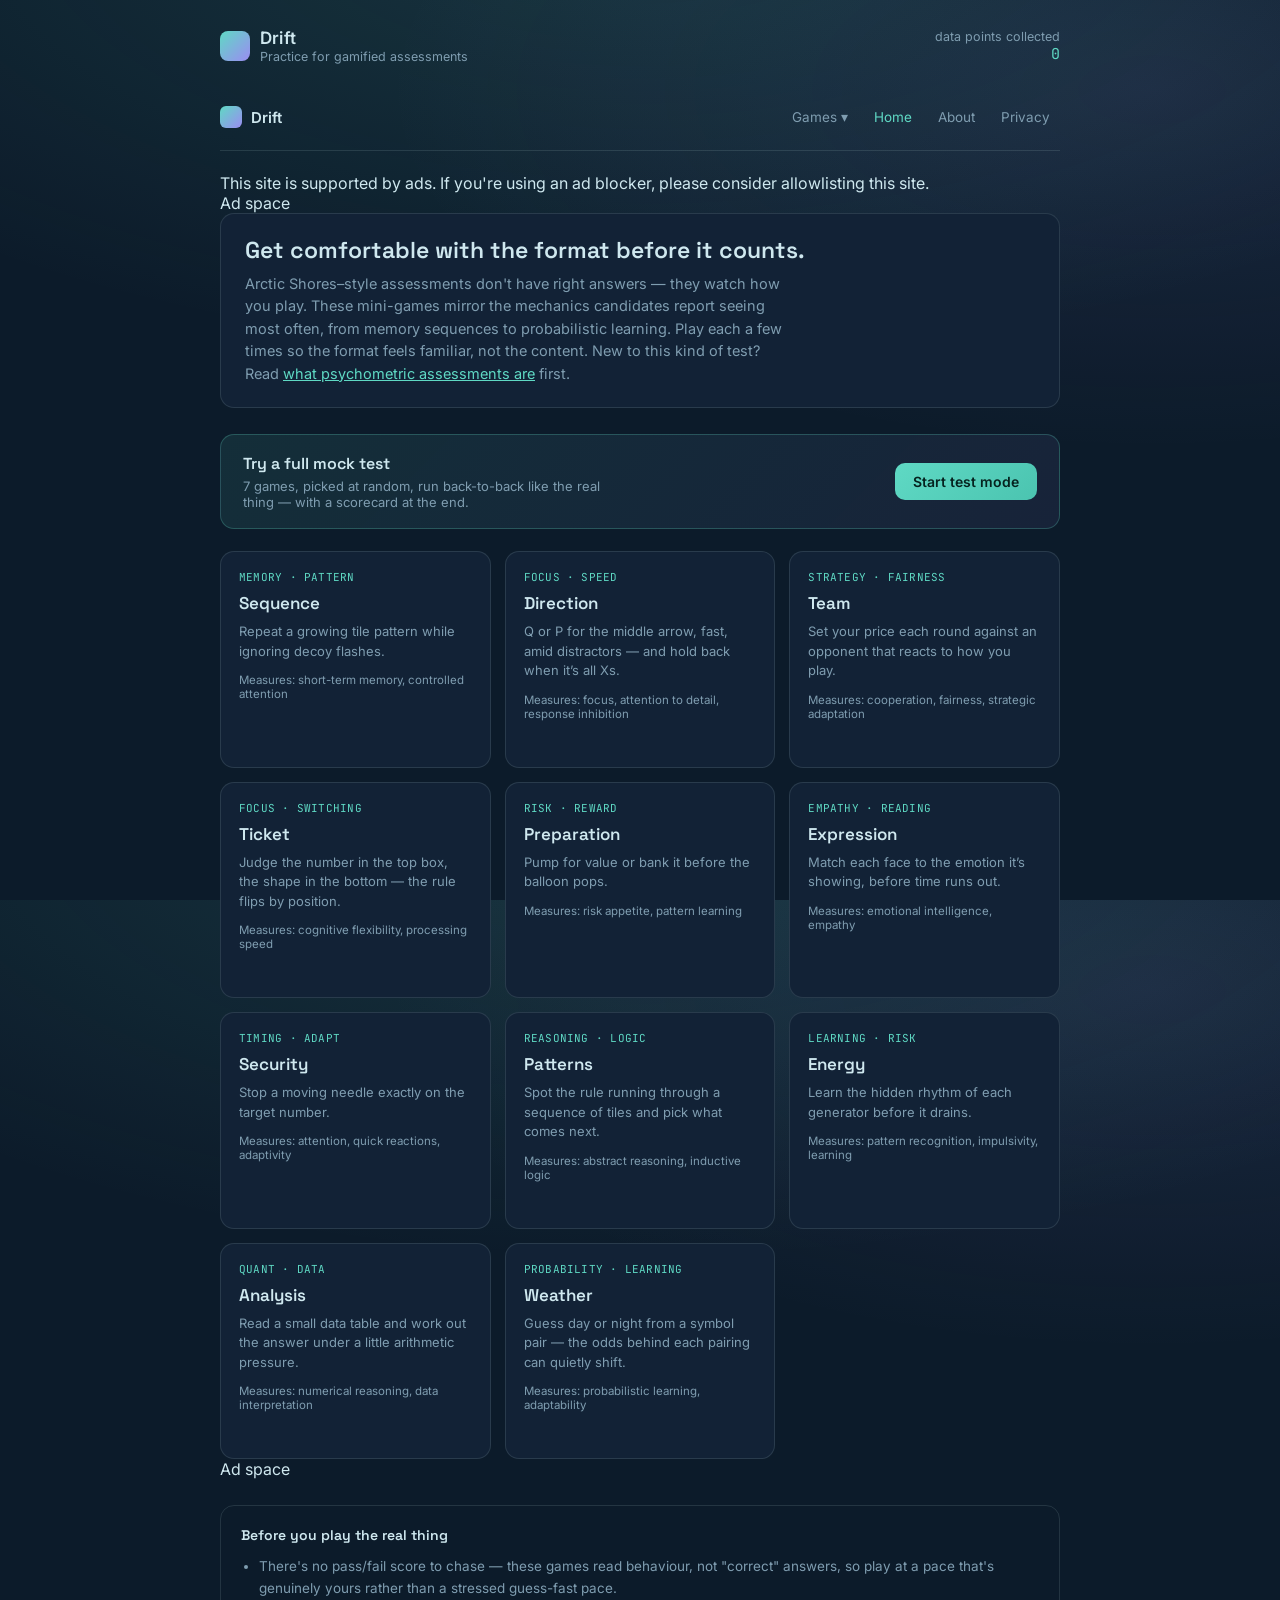
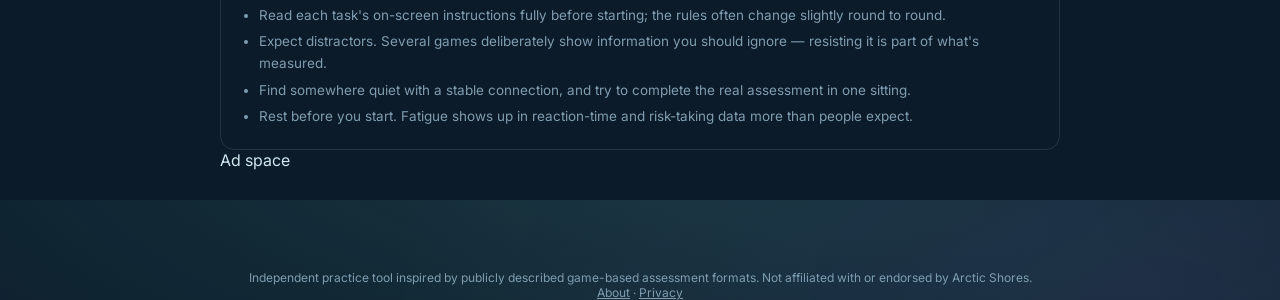
==== index.html @ b3be013d "files uploaded 20.09.2026 00:29" ====
<!DOCTYPE html>
<html lang="en">
<head>
<meta charset="UTF-8">
<meta name="viewport" content="width=device-width, initial-scale=1.0">
<title>Drift — Practice for game-based psychometric assessments</title>
<meta name="description" content="Free practice games modelled on Arctic Shores-style game-based psychometric assessments — memory, focus, risk, reasoning, and more. No sign-up, no data collected.">
<link rel="canonical" href="https://YOURUSERNAME.github.io/YOURREPO/">
<link rel="icon" type="image/svg+xml" href="favicon.svg">
<meta name="theme-color" content="#5fd9c4">
<meta property="og:type" content="website">
<meta property="og:title" content="Drift — Practice for game-based psychometric assessments">
<meta property="og:description" content="Free practice games modelled on Arctic Shores-style assessments, plus a randomized 7-game mock test with a scorecard.">
<meta property="og:url" content="https://YOURUSERNAME.github.io/YOURREPO/">
<meta name="twitter:card" content="summary">
<meta name="twitter:title" content="Drift — Practice for game-based psychometric assessments">
<meta name="twitter:description" content="Free practice games modelled on Arctic Shores-style assessments, plus a randomized 7-game mock test with a scorecard.">
<link rel="preconnect" href="https://fonts.googleapis.com">
<link href="https://fonts.googleapis.com/css2?family=Space+Grotesk:wght@400;500;600;700&family=Inter:wght@400;500;600&family=JetBrains+Mono:wght@400;500&display=swap" rel="stylesheet">
<!-- AdSense: once your site is approved, uncomment this line and put your
     publisher ID in the data-ad-client attribute (find it in AdSense >
     Account > Settings). Leave it commented out until then. -->
<!-- <script async src="https://pagead2.googlesyndication.com/pagead/js/adsbygoogle.js?client=ca-pub-XXXXXXXXXXXXXXXX" crossorigin="anonymous"></script> -->
<link rel="stylesheet" href="styles.css">
</head>
<body>
<div class="app">

  <div class="topbar">
    <div class="brand">
      <div class="mark"></div>
      <div>
        <div class="brand-name">Drift</div>
        <div class="brand-sub">Practice for gamified assessments</div>
      </div>
    </div>
    <div class="datapoints">
      <div>data points collected</div>
      <div class="num mono" id="dpCount">0</div>
    </div>
  </div>

  <nav class="site-nav">
    <a class="nav-brand" href="index.html"><span class="mark"></span> Drift</a>
    <div class="nav-links">
      <div class="nav-dropdown">
        <button class="nav-dropbtn" id="gamesDropBtn" type="button">Games ▾</button>
        <div class="nav-dropmenu" id="gamesDropMenu">
          <a href="index.html#sequence">Sequence</a>
          <a href="index.html#direction">Direction</a>
          <a href="index.html#team">Team</a>
          <a href="index.html#ticket">Ticket</a>
          <a href="index.html#balloon">Preparation</a>
          <a href="index.html#expression">Expression</a>
          <a href="index.html#lock">Security</a>
          <a href="index.html#patterns">Patterns</a>
          <a href="index.html#energy">Energy</a>
          <a href="index.html#analysis">Analysis</a>
          <a href="index.html#weather">Weather</a>
        </div>
      </div>
      <a class="nav-link current" href="index.html">Home</a>
      <a class="nav-link" href="about.html">About</a>
      <a class="nav-link" href="privacy.html">Privacy</a>
    </div>
  </nav>

  <!-- ADBLOCK NOTICE: shown only if the bait element near the end of the page gets hidden/removed -->
  <div class="adblock-notice" id="adblockNotice">
    This site is supported by ads. If you're using an ad blocker, please consider allowlisting this site.
  </div>

  <!-- AD SLOT: top banner (persistent across every screen) -->
  <!-- Paste your ad network's script/ins tag inside this div. -->
  <div class="ad-slot ad-slot-top" id="adSlotTop"><span>Ad space</span></div>

  <!-- HOME -->
  <div class="home-view" id="homeView">
    <div class="intro">
      <h1>Get comfortable with the format before it counts.</h1>
      <p>Arctic Shores–style assessments don't have right answers — they watch how you play. These mini-games mirror the mechanics candidates report seeing most often, from memory sequences to probabilistic learning. Play each a few times so the format feels familiar, not the content. New to this kind of test? Read <a href="about.html" style="color: var(--aurora-teal);">what psychometric assessments are</a> first.</p>
    </div>

    <div class="test-callout">
      <div>
        <h2>Try a full mock test</h2>
        <p>7 games, picked at random, run back-to-back like the real thing — with a scorecard at the end.</p>
      </div>
      <button class="btn primary" onclick="startTestMode()">Start test mode</button>
    </div>

    <div class="grid" id="cardGrid"></div>

    <!-- AD SLOT: in-feed (home screen only) -->
    <div class="ad-slot ad-slot-infeed" id="adSlotInfeed"><span>Ad space</span></div>

    <div class="tips">
      <h3>Before you play the real thing</h3>
      <ul>
        <li>There's no pass/fail score to chase — these games read behaviour, not "correct" answers, so play at a pace that's genuinely yours rather than a stressed guess-fast pace.</li>
        <li>Read each task's on-screen instructions fully before starting; the rules often change slightly round to round.</li>
        <li>Expect distractors. Several games deliberately show information you should ignore — resisting it is part of what's measured.</li>
        <li>Find somewhere quiet with a stable connection, and try to complete the real assessment in one sitting.</li>
        <li>Rest before you start. Fatigue shows up in reaction-time and risk-taking data more than people expect.</li>
      </ul>
    </div>
  </div>

  <!-- SEQUENCE -->
  <div class="game-view" id="view-sequence">
    <button class="back-btn" onclick="goHome()">&larr; All games</button>
    <div class="game-header">
      <h2>Sequence</h2>
      <div class="stat">round <b id="seqRound">1</b> · best <b id="seqBest">—</b></div>
    </div>
    <p class="game-instructions">Watch the tiles light up, then click them back in the same order. One or two tiles will flash a different colour — those are decoys; ignore them. Sequences get longer as you go.</p>
    <div class="stage">
      <div class="msg" id="seqMsg"></div>
      <div class="seq-grid" id="seqGrid"></div>
      <div class="row">
        <button class="btn primary" id="seqStart" onclick="seqStartRound()">Start</button>
      </div>
    </div>
  </div>

  <!-- DIRECTION -->
  <div class="game-view" id="view-direction">
    <button class="back-btn" onclick="goHome()">&larr; All games</button>
    <div class="game-header">
      <h2>Direction</h2>
      <div class="stat">round <b id="dirRound">0</b>/<span id="dirTotal">24</span> · accuracy <b id="dirAcc">—</b></div>
    </div>
    <p class="game-instructions">Look only at the <em>middle</em> arrow, dead centre of the grid. Press <b>Q</b> if it points left, <b>P</b> if it points right — the arrows around it point every which way to throw you off, so ignore them. But if every other arrow is swapped for an <b>X</b>, that's a stop signal: don't press anything that round.</p>
    <div class="stage">
      <div class="msg" id="dirMsg"></div>
      <div class="progress-bar" style="width:260px;"><div id="dirTimer"></div></div>
      <div class="arrow-board" id="dirBoard"></div>
      <div class="row">
        <button class="btn" onclick="dirAnswer('left')">Q · Left</button>
        <button class="btn" onclick="dirAnswer('right')">P · Right</button>
      </div>
      <div class="row"><button class="btn primary" id="dirStart" onclick="dirStart()">Start</button></div>
    </div>
  </div>

  <!-- PREPARATION (balloon) -->
  <div class="game-view" id="view-balloon">
    <button class="back-btn" onclick="goHome()">&larr; All games</button>
    <div class="game-header">
      <h2>Preparation</h2>
      <div class="stat">balloon <b id="balRound">0</b>/10</div>
    </div>
    <p class="game-instructions">Each pump inflates the balloon and adds to its value. Balloons pop at random — when one pops, its value is lost. Bank at any time to lock in what you've earned so far and move to the next balloon.</p>
    <div class="stage">
      <div class="msg" id="balMsg"></div>
      <div class="balloon-wrap">
        <div class="balloon" id="balloonEl"></div>
        <div class="cash-row">
          <div><span class="label">this balloon</span><span class="value mono" id="balCurrent">0</span></div>
          <div><span class="label">banked total</span><span class="value bank mono" id="balBank">0</span></div>
        </div>
      </div>
      <div class="row">
        <button class="btn primary" id="balPump" onclick="balPump()">Pump</button>
        <button class="btn" id="balBankBtn" onclick="balBankIt()">Bank it</button>
        <button class="btn ghost" id="balStart" onclick="balStart()">Start</button>
      </div>
    </div>
  </div>

  <!-- SECURITY (lock) -->
  <div class="game-view" id="view-lock">
    <button class="back-btn" onclick="goHome()">&larr; All games</button>
    <div class="game-header">
      <h2>Security</h2>
      <div class="stat">round <b id="lockRound">0</b>/10 · target <b id="lockTargetHour">—</b> · streak <b id="lockStreak">0</b></div>
    </div>
    <p class="game-instructions">The dial is a clock face, numbered 1 to 12. Click "Stop" the instant the needle crosses the highlighted zone at the target number. It doesn't just spin at a constant speed — it can pause and resume, speed up, or reverse direction partway round, often right at one of the numbers, so watch its actual motion rather than expecting a steady rhythm. Miss the zone and the round restarts.</p>
    <div class="stage">
      <div class="msg" id="lockMsg"></div>
      <div class="lock-wrap">
        <div class="lock-numbers" id="lockNumbers"></div>
        <div class="lock-ring">
          <div class="lock-target" id="lockTarget"></div>
          <div class="lock-needle" id="lockNeedle"></div>
          <div class="lock-center"></div>
        </div>
      </div>
      <div class="row">
        <button class="btn primary" id="lockStop" onclick="lockStop()" disabled>Stop</button>
        <button class="btn ghost" id="lockStart" onclick="lockStart()">Start</button>
      </div>
    </div>
  </div>

  <!-- ENERGY -->
  <div class="game-view" id="view-energy">
    <button class="back-btn" onclick="goHome()">&larr; All games</button>
    <div class="game-header">
      <h2>Energy</h2>
      <div class="stat">presses left <b id="enPresses">30</b> · generator <b id="enGenNum">1</b>/3</div>
    </div>
    <p class="game-instructions">Each press changes the generator's power — sometimes up, sometimes down, following a hidden pattern that resets with each new generator. Learn the rhythm and keep the power from hitting empty.</p>
    <div class="stage">
      <div class="msg" id="enMsg"></div>
      <div class="energy-wrap">
        <div class="energy-meter"><div id="enMeter"></div></div>
        <button class="gen-btn" id="enBtn" onclick="enPress()">Press</button>
      </div>
      <div class="row"><button class="btn ghost" id="enStart" onclick="enStart()">Start</button></div>
    </div>
  </div>

  <!-- TEAM -->
  <div class="game-view" id="view-team">
    <button class="back-btn" onclick="goHome()">&larr; All games</button>
    <div class="game-header">
      <h2>Team</h2>
      <div class="stat">round <b id="teamRound">0</b>/12 · you <b id="teamYouTotal">0</b> · opponent <b id="teamOppTotal">0</b></div>
    </div>
    <p class="game-instructions">You and a computer-played team sell the same product and each set a price every round. Both high: you split a large, steady payout. Both low: a small, even one. One high and one low: the low-price team takes everything. Your opponent reacts to how you've been playing.</p>
    <div class="stage">
      <div class="msg" id="teamMsg"></div>
      <div class="team-history" id="teamHistory"></div>
      <div class="row">
        <button class="btn primary" id="teamHighBtn" onclick="teamChoose('high')" disabled>Set high price</button>
        <button class="btn" id="teamLowBtn" onclick="teamChoose('low')" disabled>Set low price</button>
      </div>
      <div class="row"><button class="btn ghost" id="teamStart" onclick="teamStart()">Start</button></div>
    </div>
  </div>

  <!-- TICKET -->
  <div class="game-view" id="view-ticket">
    <button class="back-btn" onclick="goHome()">&larr; All games</button>
    <div class="game-header">
      <h2>Ticket</h2>
      <div class="stat">round <b id="ticketRound">0</b>/24 · accuracy <b id="ticketAcc">—</b></div>
    </div>
    <p class="game-instructions">A shape with a number lands in either the top or the bottom box. In the <b>top</b> box, only the number matters — odd is P, even is Q, ignore the shape. In the <b>bottom</b> box, only the shape matters — rounded is Q, cornered is P, ignore the number. Same keys either way, different rule depending where it lands.</p>
    <div class="stage">
      <div class="msg" id="ticketMsg"></div>
      <div class="progress-bar" style="width:260px;"><div id="ticketTimer"></div></div>
      <div class="ticket-boxes" id="ticketBoxes">
        <div class="ticket-box" id="ticketBoxUpper"><span class="ticket-label">top</span></div>
        <div class="ticket-box" id="ticketBoxLower"><span class="ticket-label">bottom</span></div>
      </div>
      <div class="row">
        <button class="btn" onclick="ticketAnswer('left')">Q · Left</button>
        <button class="btn" onclick="ticketAnswer('right')">P · Right</button>
      </div>
      <div class="row"><button class="btn primary" id="ticketStart" onclick="ticketStart()">Start</button></div>
    </div>
  </div>

  <!-- EXPRESSION -->
  <div class="game-view" id="view-expression">
    <button class="back-btn" onclick="goHome()">&larr; All games</button>
    <div class="game-header">
      <h2>Expression</h2>
      <div class="stat">round <b id="exRound">0</b>/20 · accuracy <b id="exAcc">—</b></div>
    </div>
    <p class="game-instructions">Match the face to the emotion it's showing, before the timer runs out.</p>
    <div class="stage">
      <div class="msg" id="exMsg"></div>
      <div class="progress-bar" style="width:260px;"><div id="exTimer"></div></div>
      <div class="ex-face" id="exFace">🙂</div>
      <div class="ex-options" id="exOptions"></div>
      <div class="row"><button class="btn primary" id="exStart" onclick="exStart()">Start</button></div>
    </div>
  </div>

  <!-- PATTERNS -->
  <div class="game-view" id="view-patterns">
    <button class="back-btn" onclick="goHome()">&larr; All games</button>
    <div class="game-header">
      <h2>Patterns</h2>
      <div class="stat">round <b id="patRound">0</b>/12 · accuracy <b id="patAcc">—</b></div>
    </div>
    <p class="game-instructions">Four tiles follow a rule — a shape moving, or a count changing. Pick the tile from the options that continues the sequence.</p>
    <div class="stage">
      <div class="msg" id="patMsg"></div>
      <div class="pat-row" id="patSequence"></div>
      <div class="pat-arrow">continues as...</div>
      <div class="pat-options" id="patOptions"></div>
      <div class="row"><button class="btn primary" id="patStart" onclick="patStart()">Start</button></div>
    </div>
  </div>

  <!-- ANALYSIS -->
  <div class="game-view" id="view-analysis">
    <button class="back-btn" onclick="goHome()">&larr; All games</button>
    <div class="game-header">
      <h2>Analysis</h2>
      <div class="stat">round <b id="anRound">0</b>/8 · accuracy <b id="anAcc">—</b></div>
    </div>
    <p class="game-instructions">Each round is a small table of cities with an average claim and an average premium. Work out the answer — a calculator and a moment of arithmetic are entirely fair game here.</p>
    <div class="stage" style="align-items:stretch;">
      <div class="msg" id="anMsg"></div>
      <table class="an-table" id="anTable"></table>
      <div class="an-question" id="anQuestion"></div>
      <div class="an-options" id="anOptions"></div>
      <div class="row"><button class="btn primary" id="anStart" onclick="anStart()">Start</button></div>
    </div>
  </div>

  <!-- WEATHER -->
  <div class="game-view" id="view-weather">
    <button class="back-btn" onclick="goHome()">&larr; All games</button>
    <div class="game-header">
      <h2>Weather</h2>
      <div class="stat">round <b id="weatherRound">0</b>/<span id="weatherTotal">100</span> · accuracy <b id="weatherAcc">—</b></div>
    </div>
    <p class="game-instructions">Two symbols flash together. Neither means anything on its own, but certain pairings lean toward day or night more often than not — and that tendency can drift the longer you play, though not for every pairing. Guess Day or Night within 3 seconds; either way, you won't find out which it was until the full 3 seconds are up.</p>
    <div class="stage">
      <div class="msg" id="weatherMsg"></div>
      <div class="progress-bar" style="width:260px;"><div id="weatherTimer"></div></div>
      <div class="weather-symbols" id="weatherSymbols"></div>
      <div class="row">
        <button class="btn" id="weatherDayBtn" onclick="weatherAnswer('day')">☀️ Day</button>
        <button class="btn" id="weatherNightBtn" onclick="weatherAnswer('night')">🌙 Night</button>
      </div>
      <div class="row"><button class="btn primary" id="weatherStart" onclick="weatherStart()">Start</button></div>
    </div>
  </div>

  <!-- TEST MODE SUMMARY -->
  <div class="game-view" id="view-testsummary">
    <button class="back-btn" onclick="goHome()">&larr; All games</button>
    <div class="game-header">
      <h2>Test complete</h2>
    </div>
    <p class="game-instructions">Here's how each of your 7 games went. These are single-session results, not the deeper multi-thousand-data-point profile a real assessment builds from — just a quick read on where you're strongest right now.</p>
    <div class="test-summary-list" id="testSummaryList"></div>
    <div class="row" style="margin-top:20px;">
      <button class="btn primary" onclick="startTestMode()">Take another mock test</button>
      <button class="btn ghost" onclick="goHome()">Back to all games</button>
    </div>
  </div>

  <!-- AD SLOT: bottom banner (persistent across every screen) -->
  <div class="ad-slot ad-slot-bottom" id="adSlotBottom"><span>Ad space</span></div>

</div>

<footer>
  Independent practice tool inspired by publicly described game-based assessment formats. Not affiliated with or endorsed by Arctic Shores.
  <br><a href="about.html">About</a> · <a href="privacy.html">Privacy</a>
</footer>

<!--
  BAIT ELEMENT for adblock detection (kept out of the way).
  Ad blockers commonly hide anything matching these class names. If this
  element ends up with zero size, we treat it as evidence of a blocker and
  show the notice above. This is a soft nag, not a real block — strict
  filter lists can hide the notice too, and any blocker can simply allow
  this specific class name once it's known.
-->
<div class="adsbygoogle ad-banner ads ad-placement" id="adblockBait" style="width:1px;height:1px;position:absolute;left:-9999px;top:-9999px;"></div>

<script src="nav.js"></script>
<script src="app.js"></script>
</body>
</html>
---- styles.css ----
:root{--bg:#0c1b2a;--panel:#122236;--panel-raised:#16293f;--ice:#cfe8ef;--ice-dim:#7f9db0;--aurora-teal:#5fd9c4;--aurora-violet:#9b8cf2;--aurora-amber:#f2b25a;--danger:#f26a6a;--line:rgba(207,232,239,0.12)}*{box-sizing:border-box}body,html{height:100%}body{margin:0;background:radial-gradient(ellipse 80% 50% at 50% -10%,rgba(95,217,196,.14),transparent),radial-gradient(ellipse 60% 40% at 90% 10%,rgba(155,140,242,.1),transparent),var(--bg);color:var(--ice);font-family:Inter,sans-serif;min-height:100%;-webkit-font-smoothing:antialiased}.display,h1,h2,h3{font-family:'Space Grotesk',sans-serif}.mono{font-family:'JetBrains Mono',monospace}a{color:inherit}.app{max-width:880px;margin:0 auto;padding:28px 20px 60px}.topbar{display:flex;align-items:center;justify-content:space-between;margin-bottom:28px}.brand{display:flex;align-items:center;gap:10px}.brand .mark{width:30px;height:30px;border-radius:8px;background:linear-gradient(135deg,var(--aurora-teal),var(--aurora-violet));flex-shrink:0}.brand-name{font-weight:600;font-size:17px;letter-spacing:.2px}.brand-sub{color:var(--ice-dim);font-size:12.5px;margin-top:1px}.datapoints{text-align:right;font-size:12.5px;color:var(--ice-dim)}.datapoints .num{color:var(--aurora-teal);font-size:15px}.intro{padding:22px 24px;border-radius:14px;background:var(--panel);border:1px solid var(--line);margin-bottom:26px}.intro h1{margin:0 0 8px;font-size:23px;font-weight:600;line-height:1.25}.intro p{margin:0;color:var(--ice-dim);font-size:14.5px;line-height:1.55;max-width:60ch}.grid{display:grid;grid-template-columns:repeat(auto-fill,minmax(240px,1fr));gap:14px}.card{background:var(--panel);border:1px solid var(--line);border-radius:14px;padding:18px 18px 16px;cursor:pointer;transition:border-color .15s ease,transform .15s ease,background .15s ease;text-align:left;display:flex;flex-direction:column;gap:8px}.card:hover{border-color:rgba(95,217,196,.4);background:var(--panel-raised);transform:translateY(-1px)}.card .tag{font-size:11px;letter-spacing:.02em;color:var(--aurora-teal);font-family:'JetBrains Mono',monospace}.card h3{margin:0;font-size:17px;font-weight:600}.card p{margin:0;font-size:13px;color:var(--ice-dim);line-height:1.5}.card .traits{margin-top:4px;font-size:11.5px;color:var(--ice-dim)}.card .best{margin-top:6px;font-size:12px;color:var(--aurora-amber);font-family:'JetBrains Mono',monospace;min-height:16px}.tips{margin-top:26px;padding:18px 20px;border-radius:14px;border:1px solid var(--line);font-size:13.5px;color:var(--ice-dim);line-height:1.65}.tips h3{color:var(--ice);font-size:14px;margin:0 0 8px;font-weight:600}.tips ul{margin:0;padding-left:18px}.tips li{margin-bottom:4px}.game-view{display:none}.game-view.active{display:block}.home-view.hidden{display:none}.back-btn{display:inline-flex;align-items:center;gap:6px;background:0 0;border:none;color:var(--ice-dim);font-family:Inter,sans-serif;font-size:13.5px;cursor:pointer;padding:6px 0;margin-bottom:14px}.back-btn:hover{color:var(--ice)}.game-header{display:flex;align-items:baseline;justify-content:space-between;margin-bottom:6px;flex-wrap:wrap;gap:8px}.game-header h2{margin:0;font-size:21px;font-weight:600}.game-header .stat{font-family:'JetBrains Mono',monospace;font-size:12.5px;color:var(--ice-dim)}.game-header .stat b{color:var(--aurora-teal);font-weight:500}.game-instructions{color:var(--ice-dim);font-size:13.5px;margin:4px 0 20px;line-height:1.55;max-width:60ch}.stage{background:var(--panel);border:1px solid var(--line);border-radius:16px;padding:28px 24px;min-height:320px;display:flex;flex-direction:column;align-items:center;justify-content:center;gap:22px;position:relative;overflow:hidden}.msg{position:absolute;top:14px;left:50%;transform:translateX(-50%);font-size:12.5px;font-family:'JetBrains Mono',monospace;padding:5px 12px;border-radius:20px;background:rgba(95,217,196,.12);color:var(--aurora-teal);border:1px solid rgba(95,217,196,.3);opacity:0;transition:opacity .2s ease;pointer-events:none}.msg.show{opacity:1}.msg.bad{background:rgba(242,106,106,.12);color:var(--danger);border-color:rgba(242,106,106,.35)}.btn{font-family:Inter,sans-serif;font-weight:600;font-size:14px;background:var(--panel-raised);color:var(--ice);border:1px solid var(--line);border-radius:10px;padding:10px 18px;cursor:pointer;transition:all .12s ease}.btn:hover{border-color:rgba(95,217,196,.5)}.btn:active{transform:scale(.97)}.btn.primary{background:linear-gradient(135deg,var(--aurora-teal),#4bc4b0);color:#06231f;border:none}.btn.primary:hover{filter:brightness(1.08)}.btn.ghost{background:0 0}.btn:disabled{opacity:.4;cursor:not-allowed}.row{display:flex;gap:10px;flex-wrap:wrap;justify-content:center}.progress-bar{width:100%;height:5px;border-radius:3px;background:rgba(255,255,255,.08);overflow:hidden}.progress-bar>div{height:100%;background:var(--aurora-teal);width:0%;transition:width .05s linear}.results{text-align:center}.results .big{font-size:34px;font-weight:600;font-family:'Space Grotesk',sans-serif;color:var(--aurora-teal)}.results p{color:var(--ice-dim);font-size:13.5px;margin:6px 0 18px}.seq-grid{display:grid;grid-template-columns:repeat(4,62px);grid-template-rows:repeat(4,62px);gap:10px}.tile{background:var(--panel-raised);border:1px solid var(--line);border-radius:10px;cursor:pointer;transition:background .12s ease,transform .08s ease}.tile:active{transform:scale(.94)}.tile.lit{background:var(--aurora-teal);box-shadow:0 0 18px rgba(95,217,196,.6)}.tile.lit-decoy{background:var(--aurora-amber);box-shadow:0 0 18px rgba(242,178,90,.6)}.tile.correct{background:var(--aurora-teal)}.tile.wrong{background:var(--danger)}.arrow-board{display:flex;flex-direction:column;gap:8px;align-items:center}.arrow-row{display:flex;gap:8px}.arrow{font-size:22px;width:32px;text-align:center;color:var(--ice-dim);user-select:none}.arrow.xmark{color:var(--ice-dim)}.balloon-wrap{display:flex;flex-direction:column;align-items:center;gap:16px}.balloon{width:90px;height:110px;border-radius:50% 50% 46% 46%;background:radial-gradient(circle at 32% 28%,#ffd9ad,var(--aurora-amber) 65%,#c9843a);transition:width .12s ease,height .12s ease,opacity .15s ease;position:relative}.balloon::after{content:'';position:absolute;bottom:-14px;left:50%;transform:translateX(-50%);width:2px;height:14px;background:var(--ice-dim)}.balloon.pop{opacity:0;transform:scale(1.4)}.cash-row{display:flex;gap:26px;font-family:'JetBrains Mono',monospace;font-size:13px}.cash-row .label{color:var(--ice-dim);font-size:11px;display:block;margin-bottom:2px}.cash-row .value{font-size:18px;color:var(--aurora-teal)}.cash-row .value.bank{color:var(--aurora-violet)}.lock-wrap{position:relative;width:248px;height:248px}.lock-ring{position:absolute;top:50%;left:50%;width:200px;height:200px;transform:translate(-50%,-50%);border-radius:50%;border:3px solid var(--line)}.lock-numbers{position:absolute;inset:0;pointer-events:none}.lock-number{position:absolute;top:50%;left:50%;font-family:'JetBrains Mono',monospace;font-size:13px;color:var(--ice-dim);width:20px;height:20px;margin:-10px 0 0 -10px;display:flex;align-items:center;justify-content:center}.lock-target{position:absolute;width:34px;height:34px;background:rgba(95,217,196,.18);border:1px solid var(--aurora-teal);border-radius:6px;top:50%;left:50%;transform-origin:0 0}.lock-needle{position:absolute;top:50%;left:50%;width:3px;height:96px;background:var(--ice);transform-origin:top center;border-radius:2px}.lock-needle::before{content:'';position:absolute;top:-4px;left:-3px;width:9px;height:9px;border-radius:50%;background:var(--danger)}.lock-center{position:absolute;top:50%;left:50%;width:10px;height:10px;background:var(--ice-dim);border-radius:50%;transform:translate(-50%,-50%)}.energy-wrap{display:flex;flex-direction:column;align-items:center;gap:18px;width:100%;max-width:340px}.energy-meter{width:100%;height:26px;border-radius:13px;background:rgba(255,255,255,.06);overflow:hidden;border:1px solid var(--line)}.energy-meter>div{height:100%;background:linear-gradient(90deg,var(--aurora-violet),var(--aurora-teal));width:50%;transition:width .18s ease}.gen-btn{width:120px;height:120px;border-radius:50%;background:radial-gradient(circle at 35% 30%,#2b4157,var(--panel-raised) 70%);border:2px solid var(--line);color:var(--ice);font-family:'Space Grotesk',sans-serif;font-size:15px;font-weight:600;cursor:pointer;transition:transform .08s ease,border-color .15s ease}.gen-btn:hover{border-color:rgba(95,217,196,.5)}.gen-btn:active{transform:scale(.95)}.team-history{display:flex;gap:6px;flex-wrap:wrap;justify-content:center;max-width:420px;min-height:26px}.team-tick{width:22px;height:22px;border-radius:6px;font-size:11px;display:flex;align-items:center;justify-content:center;font-family:'JetBrains Mono',monospace;border:1px solid var(--line)}.team-tick.high{background:rgba(95,217,196,.18);color:var(--aurora-teal);border-color:rgba(95,217,196,.4)}.team-tick.low{background:rgba(242,106,106,.14);color:var(--danger);border-color:rgba(242,106,106,.35)}.ticket-boxes{display:flex;flex-direction:column;gap:12px;align-items:center}.ticket-box{position:relative;width:140px;height:84px;border:1px solid var(--line);border-radius:12px;background:var(--panel-raised);display:flex;align-items:center;justify-content:center;font-size:30px}.ticket-label{position:absolute;top:6px;left:9px;font-size:10.5px;color:var(--ice-dim);font-family:'JetBrains Mono',monospace;text-transform:none}.ticket-shape{display:flex;align-items:center;gap:8px;font-family:'Space Grotesk',sans-serif;font-weight:600}.ticket-shape .glyph{font-size:30px;line-height:1}.ticket-shape .digit{font-size:22px;color:var(--ice)}.ex-face{font-size:68px;line-height:1}.ex-options{display:grid;grid-template-columns:repeat(2,minmax(110px,1fr));gap:8px;max-width:340px}.ex-options button{font-size:13px}.pat-row{display:flex;gap:10px;align-items:center;flex-wrap:wrap;justify-content:center}.pat-tile{width:52px;height:52px;border:1px solid var(--line);border-radius:8px;display:grid;grid-template-columns:1fr 1fr;grid-template-rows:1fr 1fr;gap:3px;padding:5px;background:var(--panel-raised)}.pat-quad{border-radius:3px;background:rgba(255,255,255,.05)}.pat-quad.filled{background:var(--aurora-teal)}.pat-dots{width:60px;height:52px;display:flex;flex-wrap:wrap;align-content:center;justify-content:center;gap:4px;border:1px solid var(--line);border-radius:8px;padding:6px;background:var(--panel-raised)}.pat-dot{width:8px;height:8px;border-radius:50%;background:rgba(255,255,255,.1)}.pat-dot.filled{background:var(--aurora-violet)}.pat-arrow{color:var(--ice-dim);font-size:12.5px;font-family:'JetBrains Mono',monospace}.pat-options{display:flex;gap:10px;flex-wrap:wrap;justify-content:center}.pat-option{cursor:pointer;border-radius:10px;padding:2px;border:1px solid var(--line);background:0 0;transition:border-color .12s ease,transform .1s ease}.pat-option:hover{border-color:rgba(95,217,196,.5);transform:translateY(-1px)}.pat-option.correct{border-color:var(--aurora-teal)}.pat-option.wrong{border-color:var(--danger)}.an-table{border-collapse:collapse;font-size:13px;width:100%;max-width:420px;margin:0 auto}.an-table td,.an-table th{padding:7px 10px;text-align:right;border-bottom:1px solid var(--line)}.an-table td:first-child,.an-table th:first-child{text-align:left}.an-table th{color:var(--ice-dim);font-weight:500;font-size:11.5px;font-family:'JetBrains Mono',monospace}.an-question{font-size:13.5px;color:var(--ice);text-align:center;max-width:50ch;line-height:1.5}.an-options{display:flex;gap:8px;flex-wrap:wrap;justify-content:center}.weather-symbols{display:flex;gap:22px;align-items:center;justify-content:center}.weather-symbols span{width:76px;height:76px;font-size:40px;display:flex;align-items:center;justify-content:center;background:var(--panel-raised);border:1px solid var(--line);border-radius:16px;color:var(--ice)}#weatherDayBtn.selected,#weatherNightBtn.selected{border-color:var(--aurora-amber);background:rgba(242,178,90,.15);color:var(--ice)}footer{text-align:center;color:var(--ice-dim);font-size:12px;margin-top:40px}@media (max-width:460px){.seq-grid{grid-template-columns:repeat(4,56px);grid-template-rows:repeat(4,56px);gap:8px}}.site-nav{display:flex;align-items:center;gap:18px;flex-wrap:wrap;padding:10px 0 18px;border-bottom:1px solid var(--line);margin-bottom:22px}.nav-brand{display:flex;align-items:center;gap:9px;text-decoration:none;color:var(--ice);font-weight:600;font-size:15px;margin-right:auto}.nav-brand .mark{width:22px;height:22px;border-radius:6px;background:linear-gradient(135deg,var(--aurora-teal),var(--aurora-violet));flex-shrink:0}.nav-links{display:flex;align-items:center;gap:6px;flex-wrap:wrap}.nav-dropbtn,.nav-link{color:var(--ice-dim);text-decoration:none;font-size:13.5px;padding:7px 10px;border-radius:8px;background:0 0;border:none;cursor:pointer;font-family:Inter,sans-serif}.nav-dropbtn:hover,.nav-link:hover{color:var(--ice);background:var(--panel-raised)}.nav-link.current{color:var(--aurora-teal)}.nav-dropdown{position:relative}.nav-dropmenu{display:none;position:absolute;top:calc(100% + 6px);left:0;background:var(--panel-raised);border:1px solid var(--line);border-radius:10px;padding:6px;min-width:170px;z-index:20;box-shadow:0 12px 28px rgba(0,0,0,.35)}.nav-dropmenu.open{display:block}.nav-dropmenu a{display:block;padding:7px 10px;border-radius:7px;text-decoration:none;color:var(--ice-dim);font-size:13px;white-space:nowrap}.nav-dropmenu a:hover{background:rgba(95,217,196,.12);color:var(--ice)}.content-page h1{font-size:24px;font-weight:600;margin:0 0 6px}.content-page .lede{color:var(--ice-dim);font-size:14.5px;margin:0 0 26px;max-width:62ch;line-height:1.6}.content-page h2{font-size:17px;font-weight:600;margin:30px 0 10px}.content-page p{color:var(--ice-dim);font-size:14px;line-height:1.7;max-width:66ch;margin:0 0 14px}.content-page ul{color:var(--ice-dim);font-size:14px;line-height:1.7;max-width:62ch;padding-left:20px;margin:0 0 14px}.content-page li{margin-bottom:6px}.content-page .updated{color:var(--ice-dim);font-size:12px;font-family:'JetBrains Mono',monospace;margin-bottom:26px}.trait-grid{display:grid;grid-template-columns:repeat(auto-fill,minmax(200px,1fr));gap:12px;margin:16px 0 24px}.trait-card{background:var(--panel);border:1px solid var(--line);border-radius:12px;padding:14px 16px}.trait-card h3{margin:0 0 6px;font-size:14px;font-weight:600}.trait-card p{margin:0;font-size:12.5px;color:var(--ice-dim);line-height:1.55}.test-callout{display:flex;align-items:center;justify-content:space-between;gap:16px;flex-wrap:wrap;background:linear-gradient(135deg,rgba(95,217,196,.1),rgba(155,140,242,.08));border:1px solid rgba(95,217,196,.25);border-radius:14px;padding:18px 22px;margin-bottom:22px}.test-callout h2{margin:0 0 4px;font-size:16px;font-weight:600}.test-callout p{margin:0;font-size:13px;color:var(--ice-dim);max-width:46ch}.test-summary-list{display:flex;flex-direction:column;gap:8px;max-width:480px;margin:0 auto;width:100%}.test-summary-row{display:flex;justify-content:space-between;align-items:center;background:var(--panel);border:1px solid var(--line);border-radius:10px;padding:12px 16px;font-size:13.5px}.tsr-name{font-weight:600}.tsr-score{color:var(--aurora-teal);font-family:'JetBrains Mono',monospace;font-size:12.5px}
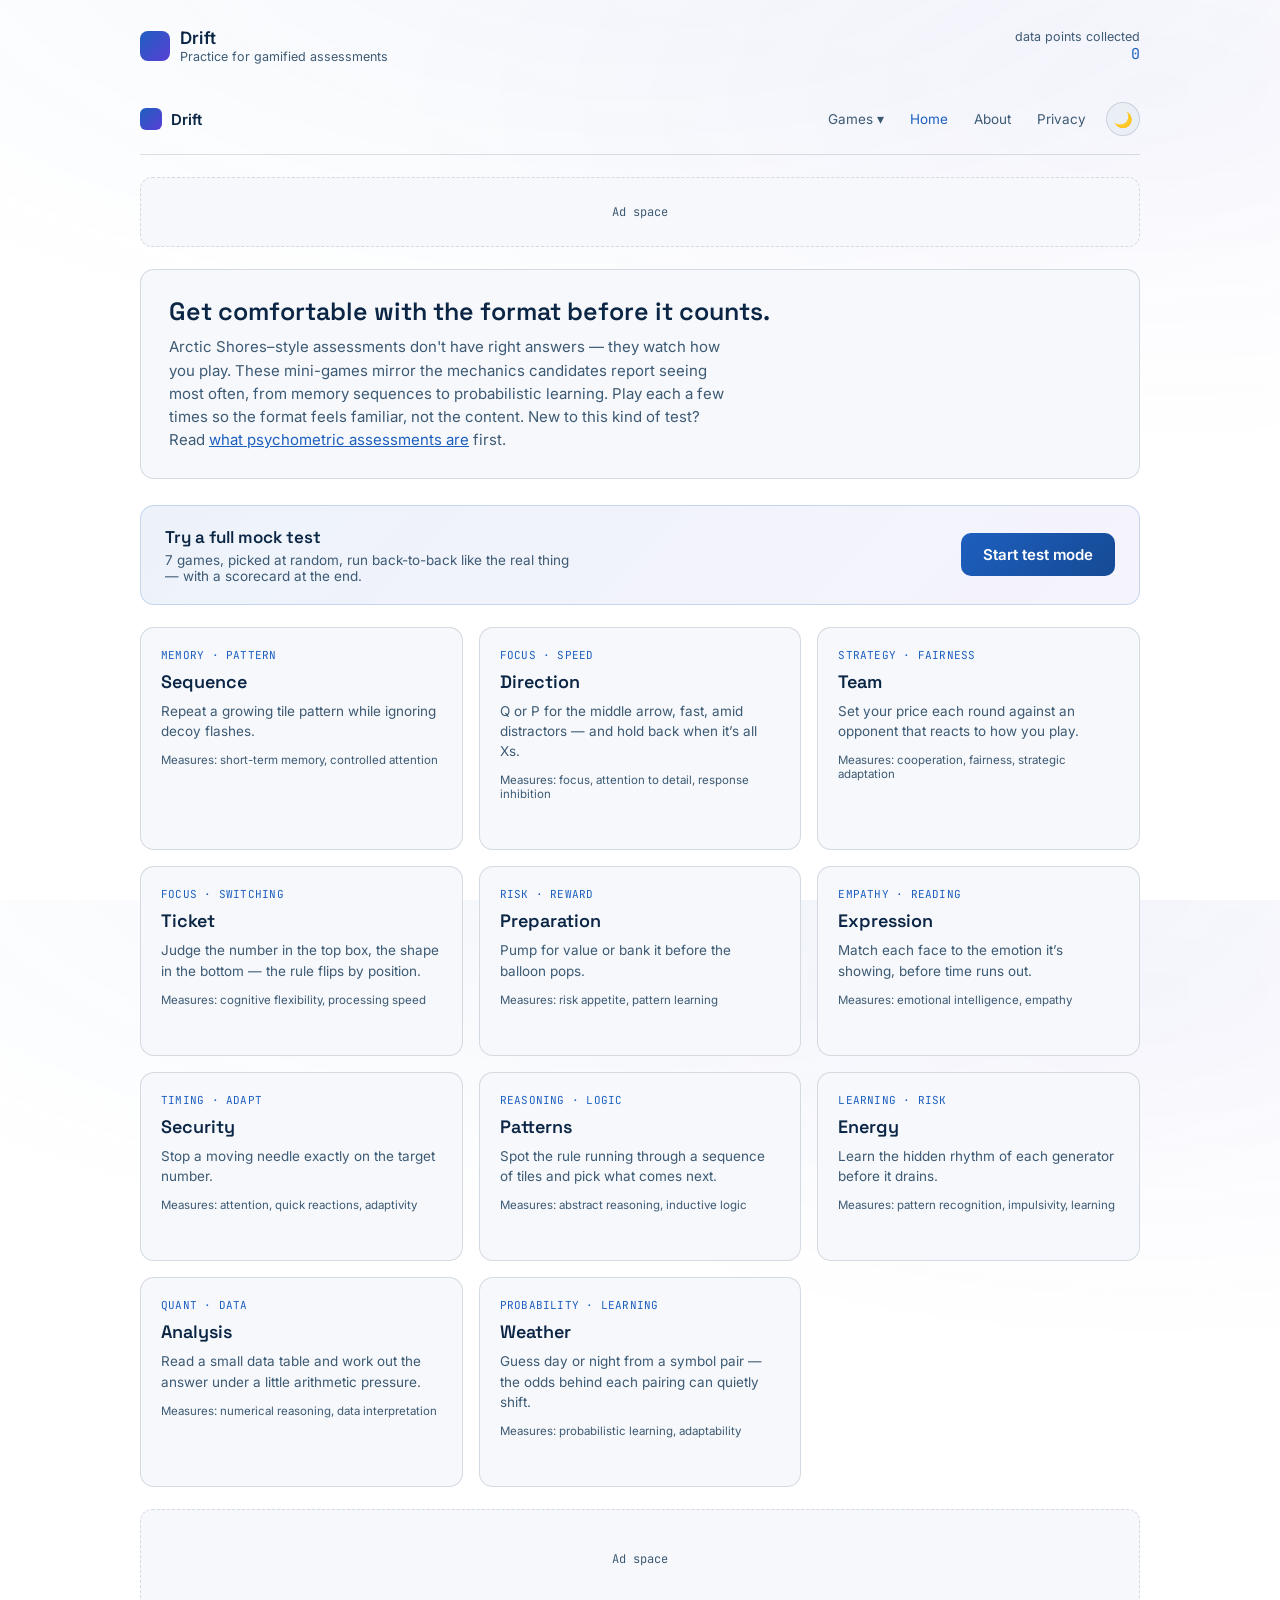
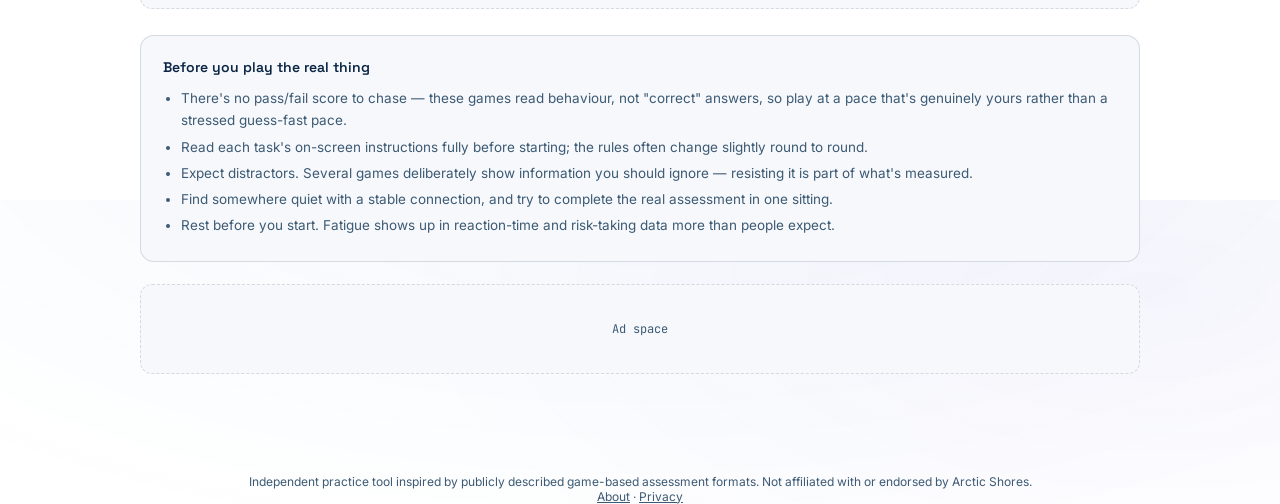
==== commit 62d06c12: "colour scheme change" ====
--- a/index.html
+++ b/index.html
@@ -2,16 +2,17 @@
 <html lang="en">
 <head>
 <meta charset="UTF-8">
+<script>(function(){try{if(localStorage.getItem('driftTheme')==='dark')document.documentElement.setAttribute('data-theme','dark');}catch(e){}})();</script>
 <meta name="viewport" content="width=device-width, initial-scale=1.0">
 <title>Drift — Practice for game-based psychometric assessments</title>
 <meta name="description" content="Free practice games modelled on Arctic Shores-style game-based psychometric assessments — memory, focus, risk, reasoning, and more. No sign-up, no data collected.">
-<link rel="canonical" href="https://YOURUSERNAME.github.io/YOURREPO/">
+<link rel="canonical" href="https://dh4ny4.github.io/drift-practice/">
 <link rel="icon" type="image/svg+xml" href="favicon.svg">
-<meta name="theme-color" content="#5fd9c4">
+<meta name="theme-color" content="#1d5fbf">
 <meta property="og:type" content="website">
 <meta property="og:title" content="Drift — Practice for game-based psychometric assessments">
 <meta property="og:description" content="Free practice games modelled on Arctic Shores-style assessments, plus a randomized 7-game mock test with a scorecard.">
-<meta property="og:url" content="https://YOURUSERNAME.github.io/YOURREPO/">
+<meta property="og:url" content="https://dh4ny4.github.io/drift-practice/">
 <meta name="twitter:card" content="summary">
 <meta name="twitter:title" content="Drift — Practice for game-based psychometric assessments">
 <meta name="twitter:description" content="Free practice games modelled on Arctic Shores-style assessments, plus a randomized 7-game mock test with a scorecard.">
@@ -62,6 +63,7 @@
       <a class="nav-link current" href="index.html">Home</a>
       <a class="nav-link" href="about.html">About</a>
       <a class="nav-link" href="privacy.html">Privacy</a>
+      <button class="theme-toggle" id="themeToggle" type="button" aria-label="Switch to dark mode">🌙</button>
     </div>
   </nav>
 
@@ -133,7 +135,7 @@
     <p class="game-instructions">Look only at the <em>middle</em> arrow, dead centre of the grid. Press <b>Q</b> if it points left, <b>P</b> if it points right — the arrows around it point every which way to throw you off, so ignore them. But if every other arrow is swapped for an <b>X</b>, that's a stop signal: don't press anything that round.</p>
     <div class="stage">
       <div class="msg" id="dirMsg"></div>
-      <div class="progress-bar" style="width:260px;"><div id="dirTimer"></div></div>
+      <div class="progress-bar" style="width:100%;max-width:320px;"><div id="dirTimer"></div></div>
       <div class="arrow-board" id="dirBoard"></div>
       <div class="row">
         <button class="btn" onclick="dirAnswer('left')">Q · Left</button>
@@ -240,7 +242,7 @@
     <p class="game-instructions">A shape with a number lands in either the top or the bottom box. In the <b>top</b> box, only the number matters — odd is P, even is Q, ignore the shape. In the <b>bottom</b> box, only the shape matters — rounded is Q, cornered is P, ignore the number. Same keys either way, different rule depending where it lands.</p>
     <div class="stage">
       <div class="msg" id="ticketMsg"></div>
-      <div class="progress-bar" style="width:260px;"><div id="ticketTimer"></div></div>
+      <div class="progress-bar" style="width:100%;max-width:320px;"><div id="ticketTimer"></div></div>
       <div class="ticket-boxes" id="ticketBoxes">
         <div class="ticket-box" id="ticketBoxUpper"><span class="ticket-label">top</span></div>
         <div class="ticket-box" id="ticketBoxLower"><span class="ticket-label">bottom</span></div>
@@ -263,7 +265,7 @@
     <p class="game-instructions">Match the face to the emotion it's showing, before the timer runs out.</p>
     <div class="stage">
       <div class="msg" id="exMsg"></div>
-      <div class="progress-bar" style="width:260px;"><div id="exTimer"></div></div>
+      <div class="progress-bar" style="width:100%;max-width:320px;"><div id="exTimer"></div></div>
       <div class="ex-face" id="exFace">🙂</div>
       <div class="ex-options" id="exOptions"></div>
       <div class="row"><button class="btn primary" id="exStart" onclick="exStart()">Start</button></div>
@@ -314,7 +316,7 @@
     <p class="game-instructions">Two symbols flash together. Neither means anything on its own, but certain pairings lean toward day or night more often than not — and that tendency can drift the longer you play, though not for every pairing. Guess Day or Night within 3 seconds; either way, you won't find out which it was until the full 3 seconds are up.</p>
     <div class="stage">
       <div class="msg" id="weatherMsg"></div>
-      <div class="progress-bar" style="width:260px;"><div id="weatherTimer"></div></div>
+      <div class="progress-bar" style="width:100%;max-width:320px;"><div id="weatherTimer"></div></div>
       <div class="weather-symbols" id="weatherSymbols"></div>
       <div class="row">
         <button class="btn" id="weatherDayBtn" onclick="weatherAnswer('day')">☀️ Day</button>
--- a/styles.css
+++ b/styles.css
@@ -1 +1 @@
-:root{--bg:#0c1b2a;--panel:#122236;--panel-raised:#16293f;--ice:#cfe8ef;--ice-dim:#7f9db0;--aurora-teal:#5fd9c4;--aurora-violet:#9b8cf2;--aurora-amber:#f2b25a;--danger:#f26a6a;--line:rgba(207,232,239,0.12)}*{box-sizing:border-box}body,html{height:100%}body{margin:0;background:radial-gradient(ellipse 80% 50% at 50% -10%,rgba(95,217,196,.14),transparent),radial-gradient(ellipse 60% 40% at 90% 10%,rgba(155,140,242,.1),transparent),var(--bg);color:var(--ice);font-family:Inter,sans-serif;min-height:100%;-webkit-font-smoothing:antialiased}.display,h1,h2,h3{font-family:'Space Grotesk',sans-serif}.mono{font-family:'JetBrains Mono',monospace}a{color:inherit}.app{max-width:880px;margin:0 auto;padding:28px 20px 60px}.topbar{display:flex;align-items:center;justify-content:space-between;margin-bottom:28px}.brand{display:flex;align-items:center;gap:10px}.brand .mark{width:30px;height:30px;border-radius:8px;background:linear-gradient(135deg,var(--aurora-teal),var(--aurora-violet));flex-shrink:0}.brand-name{font-weight:600;font-size:17px;letter-spacing:.2px}.brand-sub{color:var(--ice-dim);font-size:12.5px;margin-top:1px}.datapoints{text-align:right;font-size:12.5px;color:var(--ice-dim)}.datapoints .num{color:var(--aurora-teal);font-size:15px}.intro{padding:22px 24px;border-radius:14px;background:var(--panel);border:1px solid var(--line);margin-bottom:26px}.intro h1{margin:0 0 8px;font-size:23px;font-weight:600;line-height:1.25}.intro p{margin:0;color:var(--ice-dim);font-size:14.5px;line-height:1.55;max-width:60ch}.grid{display:grid;grid-template-columns:repeat(auto-fill,minmax(240px,1fr));gap:14px}.card{background:var(--panel);border:1px solid var(--line);border-radius:14px;padding:18px 18px 16px;cursor:pointer;transition:border-color .15s ease,transform .15s ease,background .15s ease;text-align:left;display:flex;flex-direction:column;gap:8px}.card:hover{border-color:rgba(95,217,196,.4);background:var(--panel-raised);transform:translateY(-1px)}.card .tag{font-size:11px;letter-spacing:.02em;color:var(--aurora-teal);font-family:'JetBrains Mono',monospace}.card h3{margin:0;font-size:17px;font-weight:600}.card p{margin:0;font-size:13px;color:var(--ice-dim);line-height:1.5}.card .traits{margin-top:4px;font-size:11.5px;color:var(--ice-dim)}.card .best{margin-top:6px;font-size:12px;color:var(--aurora-amber);font-family:'JetBrains Mono',monospace;min-height:16px}.tips{margin-top:26px;padding:18px 20px;border-radius:14px;border:1px solid var(--line);font-size:13.5px;color:var(--ice-dim);line-height:1.65}.tips h3{color:var(--ice);font-size:14px;margin:0 0 8px;font-weight:600}.tips ul{margin:0;padding-left:18px}.tips li{margin-bottom:4px}.game-view{display:none}.game-view.active{display:block}.home-view.hidden{display:none}.back-btn{display:inline-flex;align-items:center;gap:6px;background:0 0;border:none;color:var(--ice-dim);font-family:Inter,sans-serif;font-size:13.5px;cursor:pointer;padding:6px 0;margin-bottom:14px}.back-btn:hover{color:var(--ice)}.game-header{display:flex;align-items:baseline;justify-content:space-between;margin-bottom:6px;flex-wrap:wrap;gap:8px}.game-header h2{margin:0;font-size:21px;font-weight:600}.game-header .stat{font-family:'JetBrains Mono',monospace;font-size:12.5px;color:var(--ice-dim)}.game-header .stat b{color:var(--aurora-teal);font-weight:500}.game-instructions{color:var(--ice-dim);font-size:13.5px;margin:4px 0 20px;line-height:1.55;max-width:60ch}.stage{background:var(--panel);border:1px solid var(--line);border-radius:16px;padding:28px 24px;min-height:320px;display:flex;flex-direction:column;align-items:center;justify-content:center;gap:22px;position:relative;overflow:hidden}.msg{position:absolute;top:14px;left:50%;transform:translateX(-50%);font-size:12.5px;font-family:'JetBrains Mono',monospace;padding:5px 12px;border-radius:20px;background:rgba(95,217,196,.12);color:var(--aurora-teal);border:1px solid rgba(95,217,196,.3);opacity:0;transition:opacity .2s ease;pointer-events:none}.msg.show{opacity:1}.msg.bad{background:rgba(242,106,106,.12);color:var(--danger);border-color:rgba(242,106,106,.35)}.btn{font-family:Inter,sans-serif;font-weight:600;font-size:14px;background:var(--panel-raised);color:var(--ice);border:1px solid var(--line);border-radius:10px;padding:10px 18px;cursor:pointer;transition:all .12s ease}.btn:hover{border-color:rgba(95,217,196,.5)}.btn:active{transform:scale(.97)}.btn.primary{background:linear-gradient(135deg,var(--aurora-teal),#4bc4b0);color:#06231f;border:none}.btn.primary:hover{filter:brightness(1.08)}.btn.ghost{background:0 0}.btn:disabled{opacity:.4;cursor:not-allowed}.row{display:flex;gap:10px;flex-wrap:wrap;justify-content:center}.progress-bar{width:100%;height:5px;border-radius:3px;background:rgba(255,255,255,.08);overflow:hidden}.progress-bar>div{height:100%;background:var(--aurora-teal);width:0%;transition:width .05s linear}.results{text-align:center}.results .big{font-size:34px;font-weight:600;font-family:'Space Grotesk',sans-serif;color:var(--aurora-teal)}.results p{color:var(--ice-dim);font-size:13.5px;margin:6px 0 18px}.seq-grid{display:grid;grid-template-columns:repeat(4,62px);grid-template-rows:repeat(4,62px);gap:10px}.tile{background:var(--panel-raised);border:1px solid var(--line);border-radius:10px;cursor:pointer;transition:background .12s ease,transform .08s ease}.tile:active{transform:scale(.94)}.tile.lit{background:var(--aurora-teal);box-shadow:0 0 18px rgba(95,217,196,.6)}.tile.lit-decoy{background:var(--aurora-amber);box-shadow:0 0 18px rgba(242,178,90,.6)}.tile.correct{background:var(--aurora-teal)}.tile.wrong{background:var(--danger)}.arrow-board{display:flex;flex-direction:column;gap:8px;align-items:center}.arrow-row{display:flex;gap:8px}.arrow{font-size:22px;width:32px;text-align:center;color:var(--ice-dim);user-select:none}.arrow.xmark{color:var(--ice-dim)}.balloon-wrap{display:flex;flex-direction:column;align-items:center;gap:16px}.balloon{width:90px;height:110px;border-radius:50% 50% 46% 46%;background:radial-gradient(circle at 32% 28%,#ffd9ad,var(--aurora-amber) 65%,#c9843a);transition:width .12s ease,height .12s ease,opacity .15s ease;position:relative}.balloon::after{content:'';position:absolute;bottom:-14px;left:50%;transform:translateX(-50%);width:2px;height:14px;background:var(--ice-dim)}.balloon.pop{opacity:0;transform:scale(1.4)}.cash-row{display:flex;gap:26px;font-family:'JetBrains Mono',monospace;font-size:13px}.cash-row .label{color:var(--ice-dim);font-size:11px;display:block;margin-bottom:2px}.cash-row .value{font-size:18px;color:var(--aurora-teal)}.cash-row .value.bank{color:var(--aurora-violet)}.lock-wrap{position:relative;width:248px;height:248px}.lock-ring{position:absolute;top:50%;left:50%;width:200px;height:200px;transform:translate(-50%,-50%);border-radius:50%;border:3px solid var(--line)}.lock-numbers{position:absolute;inset:0;pointer-events:none}.lock-number{position:absolute;top:50%;left:50%;font-family:'JetBrains Mono',monospace;font-size:13px;color:var(--ice-dim);width:20px;height:20px;margin:-10px 0 0 -10px;display:flex;align-items:center;justify-content:center}.lock-target{position:absolute;width:34px;height:34px;background:rgba(95,217,196,.18);border:1px solid var(--aurora-teal);border-radius:6px;top:50%;left:50%;transform-origin:0 0}.lock-needle{position:absolute;top:50%;left:50%;width:3px;height:96px;background:var(--ice);transform-origin:top center;border-radius:2px}.lock-needle::before{content:'';position:absolute;top:-4px;left:-3px;width:9px;height:9px;border-radius:50%;background:var(--danger)}.lock-center{position:absolute;top:50%;left:50%;width:10px;height:10px;background:var(--ice-dim);border-radius:50%;transform:translate(-50%,-50%)}.energy-wrap{display:flex;flex-direction:column;align-items:center;gap:18px;width:100%;max-width:340px}.energy-meter{width:100%;height:26px;border-radius:13px;background:rgba(255,255,255,.06);overflow:hidden;border:1px solid var(--line)}.energy-meter>div{height:100%;background:linear-gradient(90deg,var(--aurora-violet),var(--aurora-teal));width:50%;transition:width .18s ease}.gen-btn{width:120px;height:120px;border-radius:50%;background:radial-gradient(circle at 35% 30%,#2b4157,var(--panel-raised) 70%);border:2px solid var(--line);color:var(--ice);font-family:'Space Grotesk',sans-serif;font-size:15px;font-weight:600;cursor:pointer;transition:transform .08s ease,border-color .15s ease}.gen-btn:hover{border-color:rgba(95,217,196,.5)}.gen-btn:active{transform:scale(.95)}.team-history{display:flex;gap:6px;flex-wrap:wrap;justify-content:center;max-width:420px;min-height:26px}.team-tick{width:22px;height:22px;border-radius:6px;font-size:11px;display:flex;align-items:center;justify-content:center;font-family:'JetBrains Mono',monospace;border:1px solid var(--line)}.team-tick.high{background:rgba(95,217,196,.18);color:var(--aurora-teal);border-color:rgba(95,217,196,.4)}.team-tick.low{background:rgba(242,106,106,.14);color:var(--danger);border-color:rgba(242,106,106,.35)}.ticket-boxes{display:flex;flex-direction:column;gap:12px;align-items:center}.ticket-box{position:relative;width:140px;height:84px;border:1px solid var(--line);border-radius:12px;background:var(--panel-raised);display:flex;align-items:center;justify-content:center;font-size:30px}.ticket-label{position:absolute;top:6px;left:9px;font-size:10.5px;color:var(--ice-dim);font-family:'JetBrains Mono',monospace;text-transform:none}.ticket-shape{display:flex;align-items:center;gap:8px;font-family:'Space Grotesk',sans-serif;font-weight:600}.ticket-shape .glyph{font-size:30px;line-height:1}.ticket-shape .digit{font-size:22px;color:var(--ice)}.ex-face{font-size:68px;line-height:1}.ex-options{display:grid;grid-template-columns:repeat(2,minmax(110px,1fr));gap:8px;max-width:340px}.ex-options button{font-size:13px}.pat-row{display:flex;gap:10px;align-items:center;flex-wrap:wrap;justify-content:center}.pat-tile{width:52px;height:52px;border:1px solid var(--line);border-radius:8px;display:grid;grid-template-columns:1fr 1fr;grid-template-rows:1fr 1fr;gap:3px;padding:5px;background:var(--panel-raised)}.pat-quad{border-radius:3px;background:rgba(255,255,255,.05)}.pat-quad.filled{background:var(--aurora-teal)}.pat-dots{width:60px;height:52px;display:flex;flex-wrap:wrap;align-content:center;justify-content:center;gap:4px;border:1px solid var(--line);border-radius:8px;padding:6px;background:var(--panel-raised)}.pat-dot{width:8px;height:8px;border-radius:50%;background:rgba(255,255,255,.1)}.pat-dot.filled{background:var(--aurora-violet)}.pat-arrow{color:var(--ice-dim);font-size:12.5px;font-family:'JetBrains Mono',monospace}.pat-options{display:flex;gap:10px;flex-wrap:wrap;justify-content:center}.pat-option{cursor:pointer;border-radius:10px;padding:2px;border:1px solid var(--line);background:0 0;transition:border-color .12s ease,transform .1s ease}.pat-option:hover{border-color:rgba(95,217,196,.5);transform:translateY(-1px)}.pat-option.correct{border-color:var(--aurora-teal)}.pat-option.wrong{border-color:var(--danger)}.an-table{border-collapse:collapse;font-size:13px;width:100%;max-width:420px;margin:0 auto}.an-table td,.an-table th{padding:7px 10px;text-align:right;border-bottom:1px solid var(--line)}.an-table td:first-child,.an-table th:first-child{text-align:left}.an-table th{color:var(--ice-dim);font-weight:500;font-size:11.5px;font-family:'JetBrains Mono',monospace}.an-question{font-size:13.5px;color:var(--ice);text-align:center;max-width:50ch;line-height:1.5}.an-options{display:flex;gap:8px;flex-wrap:wrap;justify-content:center}.weather-symbols{display:flex;gap:22px;align-items:center;justify-content:center}.weather-symbols span{width:76px;height:76px;font-size:40px;display:flex;align-items:center;justify-content:center;background:var(--panel-raised);border:1px solid var(--line);border-radius:16px;color:var(--ice)}#weatherDayBtn.selected,#weatherNightBtn.selected{border-color:var(--aurora-amber);background:rgba(242,178,90,.15);color:var(--ice)}footer{text-align:center;color:var(--ice-dim);font-size:12px;margin-top:40px}@media (max-width:460px){.seq-grid{grid-template-columns:repeat(4,56px);grid-template-rows:repeat(4,56px);gap:8px}}.site-nav{display:flex;align-items:center;gap:18px;flex-wrap:wrap;padding:10px 0 18px;border-bottom:1px solid var(--line);margin-bottom:22px}.nav-brand{display:flex;align-items:center;gap:9px;text-decoration:none;color:var(--ice);font-weight:600;font-size:15px;margin-right:auto}.nav-brand .mark{width:22px;height:22px;border-radius:6px;background:linear-gradient(135deg,var(--aurora-teal),var(--aurora-violet));flex-shrink:0}.nav-links{display:flex;align-items:center;gap:6px;flex-wrap:wrap}.nav-dropbtn,.nav-link{color:var(--ice-dim);text-decoration:none;font-size:13.5px;padding:7px 10px;border-radius:8px;background:0 0;border:none;cursor:pointer;font-family:Inter,sans-serif}.nav-dropbtn:hover,.nav-link:hover{color:var(--ice);background:var(--panel-raised)}.nav-link.current{color:var(--aurora-teal)}.nav-dropdown{position:relative}.nav-dropmenu{display:none;position:absolute;top:calc(100% + 6px);left:0;background:var(--panel-raised);border:1px solid var(--line);border-radius:10px;padding:6px;min-width:170px;z-index:20;box-shadow:0 12px 28px rgba(0,0,0,.35)}.nav-dropmenu.open{display:block}.nav-dropmenu a{display:block;padding:7px 10px;border-radius:7px;text-decoration:none;color:var(--ice-dim);font-size:13px;white-space:nowrap}.nav-dropmenu a:hover{background:rgba(95,217,196,.12);color:var(--ice)}.content-page h1{font-size:24px;font-weight:600;margin:0 0 6px}.content-page .lede{color:var(--ice-dim);font-size:14.5px;margin:0 0 26px;max-width:62ch;line-height:1.6}.content-page h2{font-size:17px;font-weight:600;margin:30px 0 10px}.content-page p{color:var(--ice-dim);font-size:14px;line-height:1.7;max-width:66ch;margin:0 0 14px}.content-page ul{color:var(--ice-dim);font-size:14px;line-height:1.7;max-width:62ch;padding-left:20px;margin:0 0 14px}.content-page li{margin-bottom:6px}.content-page .updated{color:var(--ice-dim);font-size:12px;font-family:'JetBrains Mono',monospace;margin-bottom:26px}.trait-grid{display:grid;grid-template-columns:repeat(auto-fill,minmax(200px,1fr));gap:12px;margin:16px 0 24px}.trait-card{background:var(--panel);border:1px solid var(--line);border-radius:12px;padding:14px 16px}.trait-card h3{margin:0 0 6px;font-size:14px;font-weight:600}.trait-card p{margin:0;font-size:12.5px;color:var(--ice-dim);line-height:1.55}.test-callout{display:flex;align-items:center;justify-content:space-between;gap:16px;flex-wrap:wrap;background:linear-gradient(135deg,rgba(95,217,196,.1),rgba(155,140,242,.08));border:1px solid rgba(95,217,196,.25);border-radius:14px;padding:18px 22px;margin-bottom:22px}.test-callout h2{margin:0 0 4px;font-size:16px;font-weight:600}.test-callout p{margin:0;font-size:13px;color:var(--ice-dim);max-width:46ch}.test-summary-list{display:flex;flex-direction:column;gap:8px;max-width:480px;margin:0 auto;width:100%}.test-summary-row{display:flex;justify-content:space-between;align-items:center;background:var(--panel);border:1px solid var(--line);border-radius:10px;padding:12px 16px;font-size:13.5px}.tsr-name{font-weight:600}.tsr-score{color:var(--aurora-teal);font-family:'JetBrains Mono',monospace;font-size:12.5px}+:root{--bg:#ffffff;--panel:#f6f8fb;--panel-raised:#eaeff6;--ice:#0b2545;--ice-dim:#3d5a74;--aurora-teal:#1d5fbf;--aurora-violet:#5b3fd6;--aurora-amber:#b45900;--danger:#c0392b;--line:rgba(11,37,69,0.14);--grad-a:rgba(29,95,191,0.05);--grad-b:rgba(91,63,214,0.04)}:root[data-theme=dark]{--bg:#0c1523;--panel:#121f30;--panel-raised:#182a3f;--ice:#e7eef5;--ice-dim:#93a8bd;--aurora-teal:#5591e0;--aurora-violet:#a89af5;--aurora-amber:#f2b25a;--danger:#f2726a;--line:rgba(231,238,245,0.13);--grad-a:rgba(85,145,224,0.14);--grad-b:rgba(168,154,245,0.10)}*{box-sizing:border-box}body,html{height:100%}body{margin:0;background:radial-gradient(ellipse 80% 50% at 50% -10%,var(--grad-a),transparent),radial-gradient(ellipse 60% 40% at 90% 10%,var(--grad-b),transparent),var(--bg);color:var(--ice);font-family:Inter,sans-serif;min-height:100%;-webkit-font-smoothing:antialiased;transition:background-color .15s ease,color .15s ease}.display,h1,h2,h3{font-family:'Space Grotesk',sans-serif}.mono{font-family:'JetBrains Mono',monospace}a{color:inherit}.app{max-width:1040px;margin:0 auto;padding:28px 20px 60px}.topbar{display:flex;align-items:center;justify-content:space-between;margin-bottom:28px}.brand{display:flex;align-items:center;gap:10px}.brand .mark{width:30px;height:30px;border-radius:8px;background:linear-gradient(135deg,var(--aurora-teal),var(--aurora-violet));flex-shrink:0}.brand-name{font-weight:600;font-size:17px;letter-spacing:.2px}.brand-sub{color:var(--ice-dim);font-size:12.5px;margin-top:1px}.datapoints{text-align:right;font-size:12.5px;color:var(--ice-dim)}.datapoints .num{color:var(--aurora-teal);font-size:15px}.intro{padding:26px 28px;border-radius:14px;background:var(--panel);border:1px solid var(--line);margin-bottom:26px}.intro h1{margin:0 0 8px;font-size:25px;font-weight:600;line-height:1.25}.intro p{margin:0;color:var(--ice-dim);font-size:15px;line-height:1.55;max-width:62ch}.grid{display:grid;grid-template-columns:repeat(auto-fill,minmax(260px,1fr));gap:16px}.card{background:var(--panel);border:1px solid var(--line);border-radius:14px;padding:20px 20px 18px;cursor:pointer;transition:border-color .15s ease,transform .15s ease,background .15s ease;text-align:left;display:flex;flex-direction:column;gap:8px}.card:hover{border-color:rgba(29,95,191,.45);background:var(--panel-raised);transform:translateY(-1px)}.card .tag{font-size:11px;letter-spacing:.02em;color:var(--aurora-teal);font-family:'JetBrains Mono',monospace}.card h3{margin:0;font-size:18px;font-weight:600}.card p{margin:0;font-size:13.5px;color:var(--ice-dim);line-height:1.5}.card .traits{margin-top:4px;font-size:11.5px;color:var(--ice-dim)}.card .best{margin-top:6px;font-size:12px;color:var(--aurora-amber);font-family:'JetBrains Mono',monospace;min-height:16px}.tips{margin-top:26px;padding:20px 22px;border-radius:14px;border:1px solid var(--line);background:var(--panel);font-size:13.5px;color:var(--ice-dim);line-height:1.65}.tips h3{color:var(--ice);font-size:14px;margin:0 0 8px;font-weight:600}.tips ul{margin:0;padding-left:18px}.tips li{margin-bottom:4px}.game-view{display:none}.game-view.active{display:block}.home-view.hidden{display:none}.back-btn{display:inline-flex;align-items:center;gap:6px;background:0 0;border:none;color:var(--ice-dim);font-family:Inter,sans-serif;font-size:13.5px;cursor:pointer;padding:6px 0;margin-bottom:14px}.back-btn:hover{color:var(--ice)}.game-header{display:flex;align-items:baseline;justify-content:space-between;margin-bottom:6px;flex-wrap:wrap;gap:8px}.game-header h2{margin:0;font-size:23px;font-weight:600}.game-header .stat{font-family:'JetBrains Mono',monospace;font-size:13px;color:var(--ice-dim)}.game-header .stat b{color:var(--aurora-teal);font-weight:500}.game-instructions{color:var(--ice-dim);font-size:14.5px;margin:4px 0 20px;line-height:1.55;max-width:64ch}.stage{background:var(--panel);border:1px solid var(--line);border-radius:16px;padding:34px 30px;min-height:380px;display:flex;flex-direction:column;align-items:center;justify-content:center;gap:24px;position:relative;overflow:hidden;width:100%}.msg{position:absolute;top:14px;left:50%;transform:translateX(-50%);font-size:12.5px;font-family:'JetBrains Mono',monospace;padding:5px 12px;border-radius:20px;background:rgba(29,95,191,.1);color:var(--aurora-teal);border:1px solid rgba(29,95,191,.3);opacity:0;transition:opacity .2s ease;pointer-events:none;text-align:center;max-width:90%}.msg.show{opacity:1}.msg.bad{background:rgba(192,57,43,.1);color:var(--danger);border-color:rgba(192,57,43,.32)}.btn{font-family:Inter,sans-serif;font-weight:600;font-size:15px;background:var(--panel-raised);color:var(--ice);border:1px solid var(--line);border-radius:10px;padding:12px 22px;cursor:pointer;transition:all .12s ease}.btn:hover{border-color:rgba(29,95,191,.5)}.btn:active{transform:scale(.97)}.btn.primary{background:linear-gradient(135deg,var(--aurora-teal),#164a94);color:#fff;border:none}.btn.primary:hover{filter:brightness(1.08)}.btn.ghost{background:0 0}.btn:disabled{opacity:.4;cursor:not-allowed}.row{display:flex;gap:10px;flex-wrap:wrap;justify-content:center}.progress-bar{width:100%;height:6px;border-radius:3px;background:rgba(11,37,69,.08);overflow:hidden}.progress-bar>div{height:100%;background:var(--aurora-teal);width:0%;transition:width .05s linear}.results{text-align:center}.results .big{font-size:36px;font-weight:600;font-family:'Space Grotesk',sans-serif;color:var(--aurora-teal)}.results p{color:var(--ice-dim);font-size:14px;margin:6px 0 18px}.seq-grid{display:grid;grid-template-columns:repeat(4,76px);grid-template-rows:repeat(4,76px);gap:12px}.tile{background:var(--panel-raised);border:1px solid var(--line);border-radius:10px;cursor:pointer;transition:background .12s ease,transform .08s ease}.tile:active{transform:scale(.94)}.tile.lit{background:var(--aurora-teal);box-shadow:0 0 18px rgba(29,95,191,.5)}.tile.lit-decoy{background:var(--aurora-amber);box-shadow:0 0 18px rgba(180,89,0,.5)}.tile.correct{background:var(--aurora-teal)}.tile.wrong{background:var(--danger)}.arrow-board{display:flex;flex-direction:column;gap:10px;align-items:center}.arrow-row{display:flex;gap:10px}.arrow{font-size:27px;width:38px;text-align:center;color:var(--ice-dim);user-select:none}.arrow.xmark{color:var(--ice-dim)}.balloon-wrap{display:flex;flex-direction:column;align-items:center;gap:18px}.balloon{width:104px;height:127px;border-radius:50% 50% 46% 46%;background:radial-gradient(circle at 32% 28%,#ffd9ad,#f2b25a 65%,#c9843a);transition:width .12s ease,height .12s ease,opacity .15s ease;position:relative}.balloon::after{content:'';position:absolute;bottom:-16px;left:50%;transform:translateX(-50%);width:2px;height:16px;background:var(--ice-dim)}.balloon.pop{opacity:0;transform:scale(1.4)}.cash-row{display:flex;gap:30px;font-family:'JetBrains Mono',monospace;font-size:13.5px}.cash-row .label{color:var(--ice-dim);font-size:11.5px;display:block;margin-bottom:2px}.cash-row .value{font-size:19px;color:var(--aurora-teal)}.cash-row .value.bank{color:var(--aurora-violet)}.lock-wrap{position:relative;width:273px;height:273px}.lock-ring{position:absolute;top:50%;left:50%;width:220px;height:220px;transform:translate(-50%,-50%);border-radius:50%;border:3px solid var(--line)}.lock-numbers{position:absolute;inset:0;pointer-events:none}.lock-number{position:absolute;top:50%;left:50%;font-family:'JetBrains Mono',monospace;font-size:14px;color:var(--ice-dim);width:22px;height:22px;margin:-11px 0 0 -11px;display:flex;align-items:center;justify-content:center}.lock-target{position:absolute;width:37px;height:37px;background:rgba(29,95,191,.14);border:1px solid var(--aurora-teal);border-radius:6px;top:50%;left:50%;transform-origin:0 0}.lock-needle{position:absolute;top:50%;left:50%;width:3px;height:106px;background:var(--ice);transform-origin:top center;border-radius:2px}.lock-needle::before{content:'';position:absolute;top:-4px;left:-3px;width:9px;height:9px;border-radius:50%;background:var(--danger)}.lock-center{position:absolute;top:50%;left:50%;width:11px;height:11px;background:var(--ice-dim);border-radius:50%;transform:translate(-50%,-50%)}.energy-wrap{display:flex;flex-direction:column;align-items:center;gap:20px;width:100%;max-width:400px}.energy-meter{width:100%;height:30px;border-radius:15px;background:rgba(11,37,69,.07);overflow:hidden;border:1px solid var(--line)}.energy-meter>div{height:100%;background:linear-gradient(90deg,var(--aurora-violet),var(--aurora-teal));width:50%;transition:width .18s ease}.gen-btn{width:144px;height:144px;border-radius:50%;background:radial-gradient(circle at 35% 30%,#dbe6f2,var(--panel-raised) 70%);border:2px solid var(--line);color:var(--ice);font-family:'Space Grotesk',sans-serif;font-size:17px;font-weight:600;cursor:pointer;transition:transform .08s ease,border-color .15s ease}.gen-btn:hover{border-color:rgba(29,95,191,.5)}.gen-btn:active{transform:scale(.95)}.team-history{display:flex;gap:7px;flex-wrap:wrap;justify-content:center;max-width:480px;min-height:28px}.team-tick{width:26px;height:26px;border-radius:6px;font-size:12px;display:flex;align-items:center;justify-content:center;font-family:'JetBrains Mono',monospace;border:1px solid var(--line)}.team-tick.high{background:rgba(29,95,191,.12);color:var(--aurora-teal);border-color:rgba(29,95,191,.35)}.team-tick.low{background:rgba(192,57,43,.1);color:var(--danger);border-color:rgba(192,57,43,.3)}.ticket-boxes{display:flex;flex-direction:column;gap:14px;align-items:center}.ticket-box{position:relative;width:168px;height:101px;border:1px solid var(--line);border-radius:12px;background:var(--panel-raised);display:flex;align-items:center;justify-content:center;font-size:34px}.ticket-label{position:absolute;top:7px;left:10px;font-size:11.5px;color:var(--ice-dim);font-family:'JetBrains Mono',monospace;text-transform:none}.ticket-shape{display:flex;align-items:center;gap:9px;font-family:'Space Grotesk',sans-serif;font-weight:600}.ticket-shape .glyph{font-size:34px;line-height:1}.ticket-shape .digit{font-size:25px;color:var(--ice)}.ex-face{font-size:80px;line-height:1}.ex-options{display:grid;grid-template-columns:repeat(2,minmax(126px,1fr));gap:10px;max-width:400px;width:100%}.ex-options button{font-size:14px}.pat-row{display:flex;gap:12px;align-items:center;flex-wrap:wrap;justify-content:center}.pat-tile{width:64px;height:64px;border:1px solid var(--line);border-radius:8px;display:grid;grid-template-columns:1fr 1fr;grid-template-rows:1fr 1fr;gap:4px;padding:6px;background:var(--panel-raised)}.pat-quad{border-radius:3px;background:rgba(11,37,69,.06)}.pat-quad.filled{background:var(--aurora-teal)}.pat-dots{width:74px;height:64px;display:flex;flex-wrap:wrap;align-content:center;justify-content:center;gap:5px;border:1px solid var(--line);border-radius:8px;padding:7px;background:var(--panel-raised)}.pat-dot{width:10px;height:10px;border-radius:50%;background:rgba(11,37,69,.1)}.pat-dot.filled{background:var(--aurora-violet)}.pat-arrow{color:var(--ice-dim);font-size:13.5px;font-family:'JetBrains Mono',monospace}.pat-options{display:flex;gap:12px;flex-wrap:wrap;justify-content:center}.pat-option{cursor:pointer;border-radius:10px;padding:3px;border:1px solid var(--line);background:0 0;transition:border-color .12s ease,transform .1s ease}.pat-option:hover{border-color:rgba(29,95,191,.5);transform:translateY(-1px)}.pat-option.correct{border-color:var(--aurora-teal)}.pat-option.wrong{border-color:var(--danger)}.an-table{border-collapse:collapse;font-size:14px;width:100%;max-width:500px;margin:0 auto}.an-table td,.an-table th{padding:8px 11px;text-align:right;border-bottom:1px solid var(--line)}.an-table td:first-child,.an-table th:first-child{text-align:left}.an-table th{color:var(--ice-dim);font-weight:500;font-size:12px;font-family:'JetBrains Mono',monospace}.an-question{font-size:14.5px;color:var(--ice);text-align:center;max-width:54ch;line-height:1.5}.an-options{display:flex;gap:9px;flex-wrap:wrap;justify-content:center}.weather-symbols{display:flex;gap:26px;align-items:center;justify-content:center}.weather-symbols span{width:92px;height:92px;font-size:48px;display:flex;align-items:center;justify-content:center;background:var(--panel-raised);border:1px solid var(--line);border-radius:18px;color:var(--ice)}#weatherDayBtn.selected,#weatherNightBtn.selected{border-color:var(--aurora-amber);background:rgba(180,89,0,.12);color:var(--ice)}.ad-slot{display:flex;align-items:center;justify-content:center;background:var(--panel);border:1px dashed var(--line);border-radius:12px;color:var(--ice-dim);font-size:12px;font-family:'JetBrains Mono',monospace;min-height:90px;margin-bottom:22px}.ad-slot-top{min-height:70px}.ad-slot-infeed{min-height:100px;margin:22px 0}.ad-slot-bottom{min-height:90px;margin-top:22px;margin-bottom:0}.adblock-notice{display:none;background:rgba(180,89,0,.08);border:1px solid rgba(180,89,0,.25);color:var(--aurora-amber);border-radius:10px;padding:10px 16px;font-size:13px;margin-bottom:18px;text-align:center}.adblock-notice.show{display:block}footer{text-align:center;color:var(--ice-dim);font-size:12px;margin-top:40px}@media (max-width:460px){.stage{padding:24px 16px}.seq-grid{grid-template-columns:repeat(4,64px);grid-template-rows:repeat(4,64px);gap:8px}}.site-nav{display:flex;align-items:center;gap:18px;flex-wrap:wrap;padding:10px 0 18px;border-bottom:1px solid var(--line);margin-bottom:22px}.nav-brand{display:flex;align-items:center;gap:9px;text-decoration:none;color:var(--ice);font-weight:600;font-size:15px;margin-right:auto}.nav-brand .mark{width:22px;height:22px;border-radius:6px;background:linear-gradient(135deg,var(--aurora-teal),var(--aurora-violet));flex-shrink:0}.nav-links{display:flex;align-items:center;gap:6px;flex-wrap:wrap}.nav-dropbtn,.nav-link{color:var(--ice-dim);text-decoration:none;font-size:13.5px;padding:7px 10px;border-radius:8px;background:0 0;border:none;cursor:pointer;font-family:Inter,sans-serif}.nav-dropbtn:hover,.nav-link:hover{color:var(--ice);background:var(--panel-raised)}.nav-link.current{color:var(--aurora-teal)}.nav-dropdown{position:relative}.nav-dropmenu{display:none;position:absolute;top:calc(100% + 6px);left:0;background:var(--panel-raised);border:1px solid var(--line);border-radius:10px;padding:6px;min-width:170px;z-index:20;box-shadow:0 12px 28px rgba(11,37,69,.16)}.nav-dropmenu.open{display:block}.nav-dropmenu a{display:block;padding:7px 10px;border-radius:7px;text-decoration:none;color:var(--ice-dim);font-size:13px;white-space:nowrap}.nav-dropmenu a:hover{background:rgba(29,95,191,.1);color:var(--ice)}.theme-toggle{display:inline-flex;align-items:center;justify-content:center;width:34px;height:34px;border-radius:50%;background:var(--panel-raised);border:1px solid var(--line);color:var(--ice);cursor:pointer;font-size:15px;line-height:1;margin-left:4px;transition:border-color .12s ease,transform .12s ease}.theme-toggle:hover{border-color:rgba(29,95,191,.5)}.theme-toggle:active{transform:scale(.92)}.content-page h1{font-size:25px;font-weight:600;margin:0 0 6px}.content-page .lede{color:var(--ice-dim);font-size:15px;margin:0 0 26px;max-width:64ch;line-height:1.6}.content-page h2{font-size:18px;font-weight:600;margin:30px 0 10px}.content-page p{color:var(--ice-dim);font-size:14.5px;line-height:1.7;max-width:68ch;margin:0 0 14px}.content-page ul{color:var(--ice-dim);font-size:14.5px;line-height:1.7;max-width:64ch;padding-left:20px;margin:0 0 14px}.content-page li{margin-bottom:6px}.content-page .updated{color:var(--ice-dim);font-size:12px;font-family:'JetBrains Mono',monospace;margin-bottom:26px}.trait-grid{display:grid;grid-template-columns:repeat(auto-fill,minmax(220px,1fr));gap:14px;margin:16px 0 24px}.trait-card{background:var(--panel);border:1px solid var(--line);border-radius:12px;padding:16px 18px}.trait-card h3{margin:0 0 6px;font-size:15px;font-weight:600}.trait-card p{margin:0;font-size:13px;color:var(--ice-dim);line-height:1.55}.test-callout{display:flex;align-items:center;justify-content:space-between;gap:16px;flex-wrap:wrap;background:linear-gradient(135deg,rgba(29,95,191,.08),rgba(91,63,214,.06));border:1px solid rgba(29,95,191,.2);border-radius:14px;padding:20px 24px;margin-bottom:22px}.test-callout h2{margin:0 0 4px;font-size:17px;font-weight:600}.test-callout p{margin:0;font-size:13.5px;color:var(--ice-dim);max-width:46ch}.test-summary-list{display:flex;flex-direction:column;gap:9px;max-width:560px;margin:0 auto;width:100%}.test-summary-row{display:flex;justify-content:space-between;align-items:center;background:var(--panel);border:1px solid var(--line);border-radius:10px;padding:13px 18px;font-size:14px}.tsr-name{font-weight:600}.tsr-score{color:var(--aurora-teal);font-family:'JetBrains Mono',monospace;font-size:13px}
